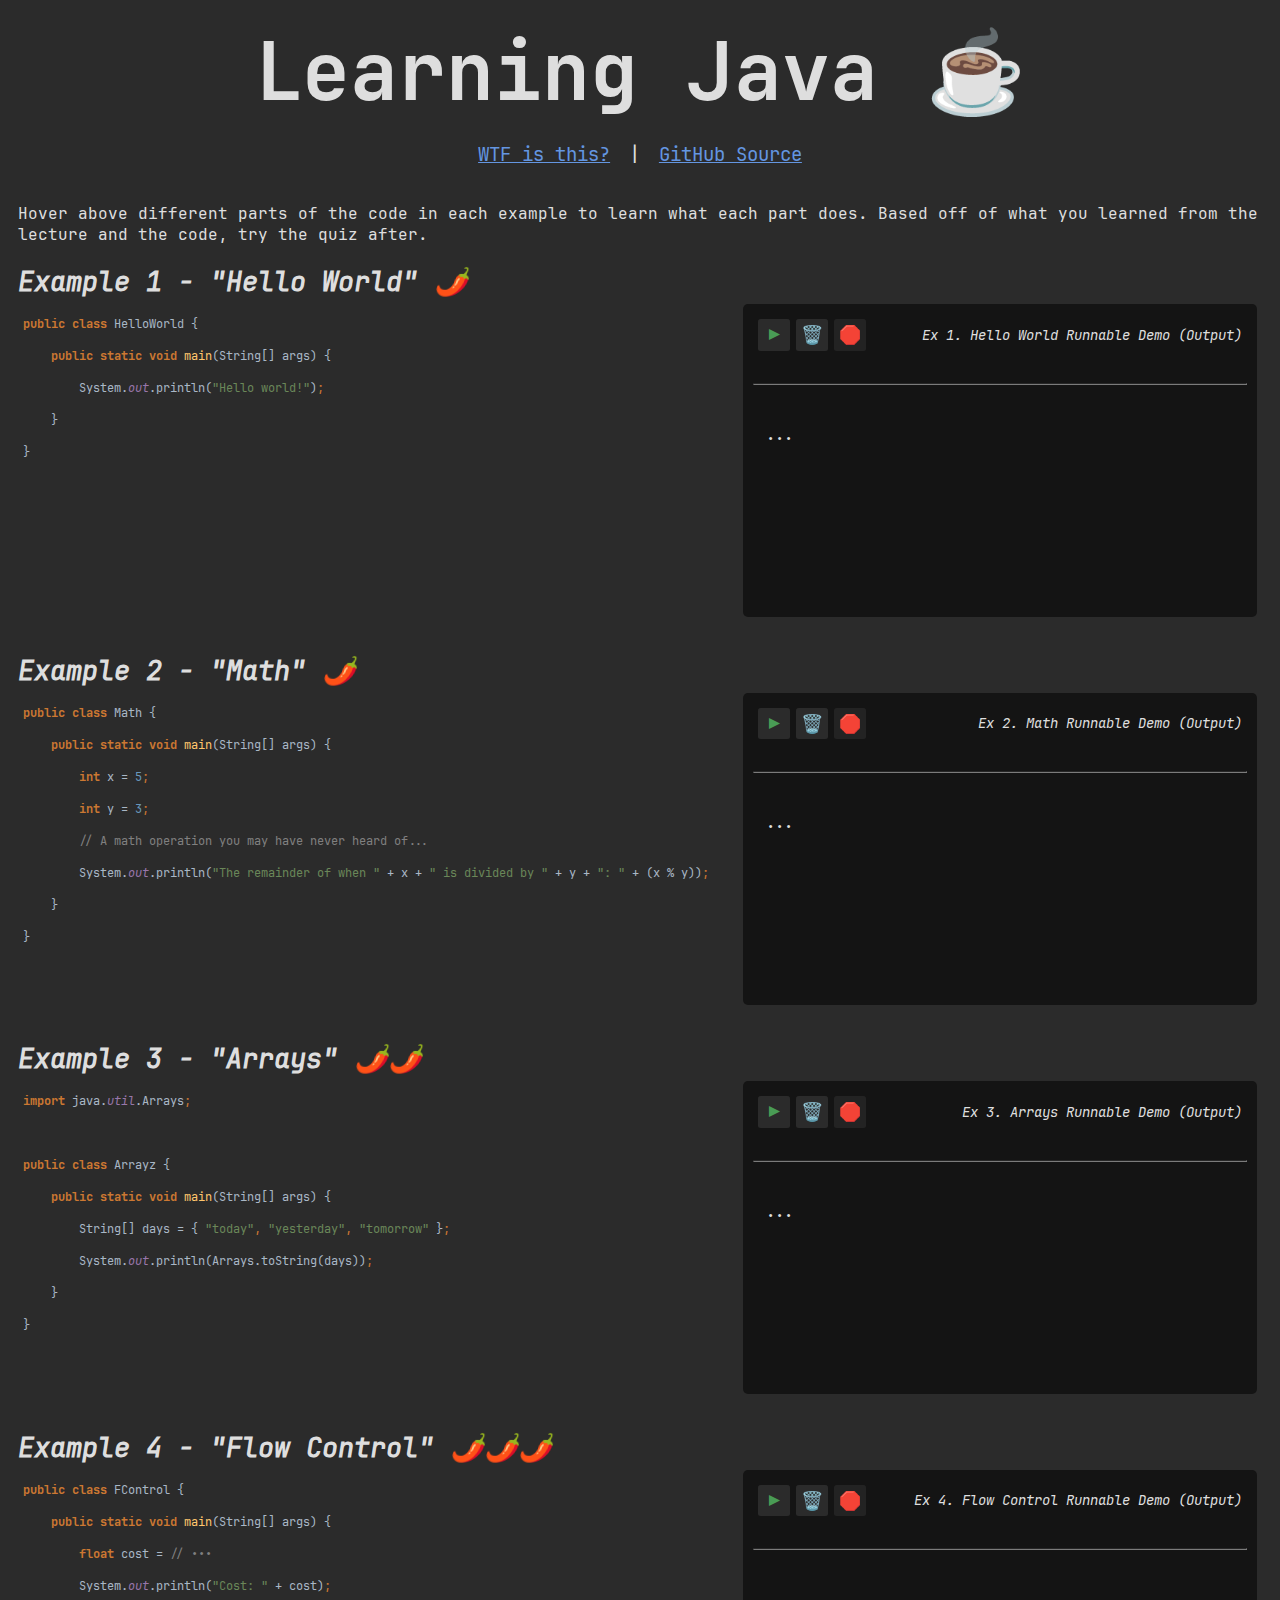
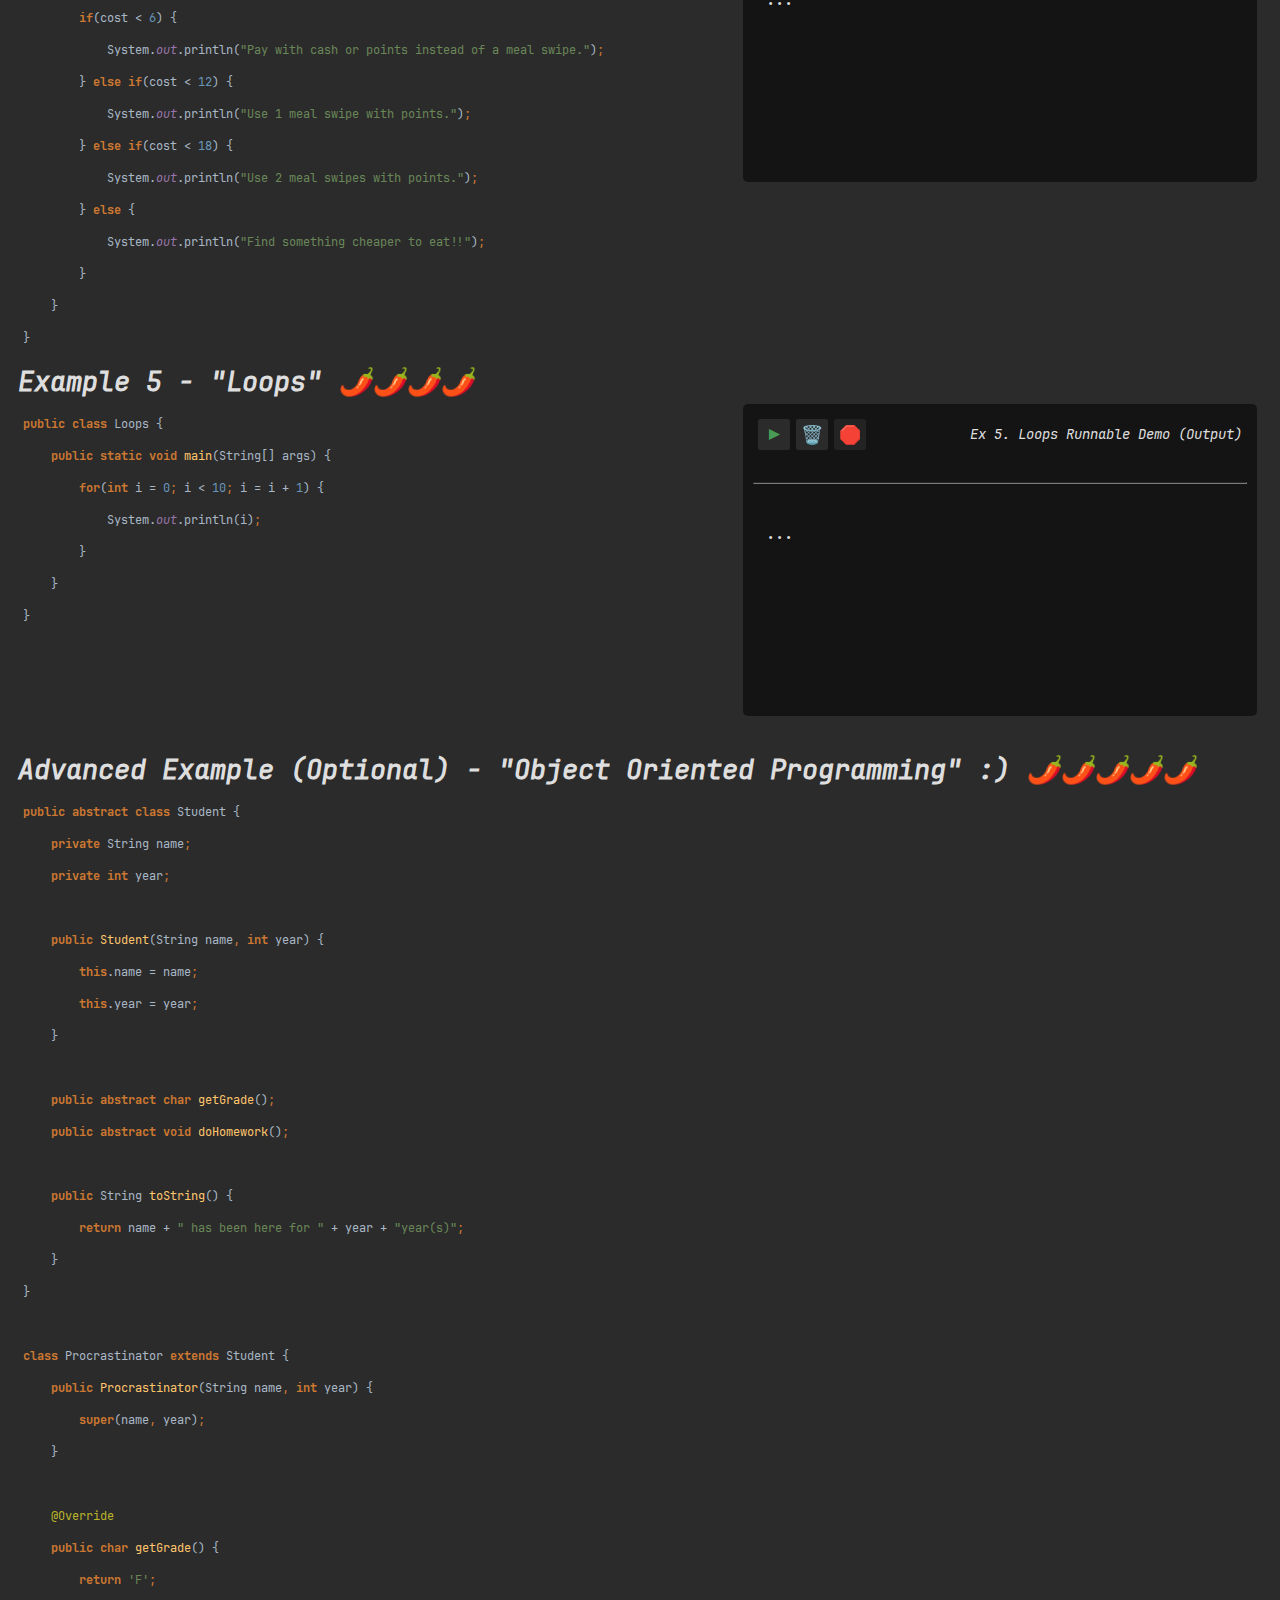
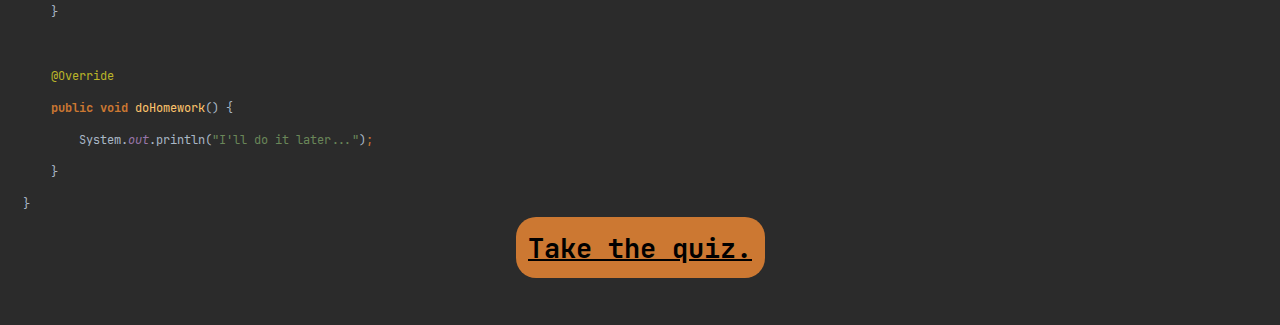
==== index.html @ b29270e6 "Initial Commit" ====
<!DOCTYPE html>
<html>
    <head>
        <title>Pseudo Java - Learn</title>
        <link rel="stylesheet" href="./style.css">
        <script src="./script.js" type="text/javascript"></script>
    </head>
    <body>
        <div class="title">
            Learning Java ☕️
        </div>
        <br>
        <div class="linkcontainer">
            <a class="link" href="./about.html">
                WTF is this?
            </a>|
            <a class="link" href="https://github.com/shringo/learn-java">
                GitHub Source
            </a>
        </div>
        <br><br>
        <div>
        Hover above different parts of the code in each example to learn what each part does.
        Based off of what you learned from the lecture and the code, try the quiz after.
        </div>
        <br>
        <div class="example">
            Example 1 - "Hello World" 🌶️
        </div>
        <div class="codeeditor">
            <java>
                | In order to run any code in Java, we need these first 2 lines of code.
                | Otherwise, Java will give us an error before we can even run the code.
                public class HelloWorld {
                    | The line above can have HelloWorld replaced with anything.
                    | However, "main" will need to be called main for Java to access it.
                    | Don't worry about public or static, it's just what Java expects.
                    | void means this method (named main) won't return anything.
                    public static void main(String[] args) {
                    | System.out.println(•••) is Java's way of displaying input to a text-only window called a console or terminal.
                    | Note that System is capitalized. If it were lowercase, this program wouldn't be able to run.
                        System.out.println("Hello world!");
                    }
                }
            </java>
            <script type="text/javascript" data-label="Ex 1. Hello World">
                console.log("Hello world!");
            </script>
        </div>
        <div class="example">
            Example 2 - "Math" 🌶️
        </div>
        <div class="codeeditor">
            <!-- To add comments just add a pipe character before whatever u wanna write -->
            <java>
                public class Math {
                    public static void main(String[] args) {
                        | We set an integer (whole number) variable named "x" to the value 5.
                        int x = 5;
                        | Then we do the same with y, except we set it to 3.
                        int y = 3;
                        | This is a comment. Comments are used to explain complicated lines of code. Java will ignore these.
                        // A math operation you may have never heard of...
                        | You have learned math operators like +(addition) -(subtraction) *(multiplication) ÷(division, also /), but not % (the modulo operator). 
                        | This is like division, except instead of getting how many times y can go into x, we get the remainder from division.
                        System.out.println("The remainder of when " + x + " is divided by " + y + ": " + (x % y));
                    }
                }
            </java>
            <script type="text/javascript" data-label="Ex 2. Math">
                var x = 5;
                var y = 3;
                console.log("The remainder of when " + x + " is divided by " + y + ": " + (x % y));
            </script>
        </div>
        <div class="example">
            Example 3 - "Arrays" 🌶️🌶️
        </div>
        <div class="codeeditor">
            <java>
                | Here to simplify the code.
                import java.util.Arrays;

                public class Arrayz {
                    public static void main(String[] args) {
                        | We define an array (a list of things) using the following syntax.
                        | Arrays maintain order, and can also have duplicate elements.
                        String[] days = { "today", "yesterday", "tomorrow" };
                        | Then, we print out the contents by using that imported Java package.
                        System.out.println(Arrays.toString(days));
                    }
                }
            </java>
            <script type="text/javascript" data-label="Ex 3. Arrays">
                const list = ["today", "yesterday", "tomorrow"];
                console.log('[' + list.join(', ') + ']');
            </script>
        </div>

        <div class="example">
            Example 4 - "Flow Control" 🌶️🌶️🌶️
        </div>
        <div class="codeeditor">
            <java>
                public class FControl {
                    public static void main(String[] args) {
                        | This is the cost of some food I bought at Campus Center Food Court.
                        | In the runnable demo, we pick a random cost. Try and see if you can get all 4 branches to activate.
                        float cost = // •••
                        | Print out the cost so we know what we're looking at...
                        System.out.println("Cost: " + cost);
                        | Meal swipes at CCFC is worth $6 for 1 swipe, $12 for 2, and so on.
                        | To be cost effective, we don't want to use 1 swipe on a $5 or even a $3 meal.
                        | To determine how many swipes we need, we just check if the cost is under $6 (1 swipe), $12 (2 swipes), $18 (3 swipes) and so on. 
                        | If the cost was under 6 (dollars), then we execute the code inside of this block, denoted using curly braces.
                        if(cost < 6) {
                            System.out.println("Pay with cash or points instead of a meal swipe.");
                        | And if the cost was under 12 dollars, then we execute the code inside of this block.
                        } else if(cost < 12) {
                            System.out.println("Use 1 meal swipe with points.");
                        | You get the point...
                        } else if(cost < 18) {
                            System.out.println("Use 2 meal swipes with points.");
                        | But if none of these conditions are met, we know that the cost is beyond 18 dollars.
                        } else {
                            System.out.println("Find something cheaper to eat!!");
                        }
                    }
                }
            </java>
            <script type="text/javascript" data-label="Ex 4. Flow Control">
                let item = [13.06, 4.95, 6.66, 20.05];
                let cost = item[Math.floor(Math.random() * item.length)];
                console.log("Cost: " + cost);
                if(cost < 6) {
                    console.log("Pay with cash instead of a meal swipe.");
                } else if(cost < 12) {
                    console.log("Use 1 meal swipe with points.");
                } else if(cost < 18) {
                    console.log("Use 2 meal swipes with points.");
                } else {
                    console.log("Find something cheaper to eat!!");
                }
            </script>
        </div>

        <div class="example">
            Example 5 - "Loops" 🌶️🌶️🌶️🌶️
        </div>
        <div class="codeeditor">
            <java>
                public class Loops {
                    public static void main(String[] args) {
                        | There's a lot to break down here.
                        | To define a loop, we start by defining a variable we're using for counting (int i = 0). In this case, we want i set to 0.
                        | 
                        | Then comes the condition (i less than 10). If i is less than 10, we execute the code inside the loop. If not, we don't execute it.
                        | 
                        | And finally is the part where we add to i (i = i + 1). i is always modified after the code inside the loop is executed.
                        | 
                        | The condition is checked, the code inside is executed, and i is added to until the condition fails.
                        | For shorthand, instead of writing i = i + 1, we can just write i++
                        for(int i = 0; i &lt; 10; i = i + 1) {
                            | And inside the loop, we just print out what i is.
                            | Be warned that we start at 0, and end at 9 because when i becomes 10, it is not less than 10.
                            System.out.println(i);
                        }
                    }
                }
            </java>
            <script type="text/javascript" data-label="Ex 5. Loops">
                for(var i = 0; i < 10; i++) {
                    console.log(i);
                }
            </script>
        </div>

        <div class="example">
            Advanced Example (Optional) - "Object Oriented Programming" :) 🌶️🌶️🌶️🌶️🌶️
        </div>
        <div class="codeeditor">
            <java>
                | Abstract classes allow us to create "blueprint" classes. We can't use them directly, but it specifies a vague group, and we can create more specific groups from this class.
                | 
                | Everyone in this room, sans professor, is a Student.
                public abstract class Student {
                    | We declare "member" variables that are private, so only the class and its' children can access them.
                    private String name;
                    private int year;

                    | This "method" has no return type because it is a special method called a constructor. When an subclass instance of student is created, this is the first method that gets called.
                    | You will usually see the return type wedged between the "public" and method name.
                    public Student(String name, int year) {
                        | this.name refers to the private String name variable outside of the constructor.
                        | name by itself refers to the argument passed in the constructor (Student(String name •••))
                        this.name = name;
                        this.year = year;
                    }
                    
                    | Abstract classes allow us to define methods with no body.
                    | These will need to be implemented by the Student class' children.
                    public abstract char getGrade();
                    public abstract void doHomework();

                    | If we pass a student object to System.out.println(•••), then this method will be called. Otherwise, the memory address is printed, which doesn't tell us anything useful.
                    public String toString() {
                        | Note that we never used "this" here.
                        | We only needed this if we needed to access a member variable if there was also an argument or variable defined in the same block of code with the same name.
                        | To distinguish the variables from each other, we access the member using this, and the local variable without this.
                        return name + " has been here for " + year + "year(s)";
                    }
                }

                | Here is a subclass, or a variant of student called Procrastinator.
                | 
                | Are you one?
                |
                | To have Procrastinator be a different type of Student, we add the extends keyword.
                class Procrastinator extends Student {
                    | The constructor needs to be the same name, cAsE sEnSiTiVe, as the class name.
                    public Procrastinator(String name, int year) {
                        | ...And the first call in every constructor has to match a constructor from the class we're directly extending from.
                        | Super arguments must be the same type.
                        super(name, year);
                    }

                    | Ignore this, it's more for readability.
                    @Override
                    | Look at how the Student class had the same method signature (that is, the same name, arguments, and return type) as this method.
                    | In non-abstract classes like this one, we have to write code for any bodyless (abstract) methods, while also dropping the abstract keyword.
                    public char getGrade() {
                        | Characters in Java only allow one character... and are defined using apostrophes ('')
                        | Strings (like the one in the HelloWorld class) are defined using quotation marks ("")
                        return 'F';
                    }

                    @Override
                    | Void methods don't need to return anything. In getGrade, we have a return statement next to a character, satisfying Java.
                    | Here, we don't need a return statement, but if we do have one, then it can't be next to anything.
                    public void doHomework() {
                        System.out.println("I'll do it later...");
                    }
                }
            </java>
        </div>
        <div class="center">
            <a class="quizbtn" href="./quiz.html" title="It'll be ez :)">Take the quiz.</a>
        </div>
    </body>
</html>
---- style.css ----
/* Great fonts! */

@font-face {
    font-family: 'JetbrainsMonoNL';
    src: url("./jbm/fonts/ttf/JetBrainsMonoNL-Regular.ttf");
    font-style: normal;
    font-weight: normal;
}

@font-face {
    font-family: 'JetbrainsMonoNL';
    src: url("./jbm/fonts/ttf/JetBrainsMonoNL-Bold.ttf");
    font-style: normal;
    font-weight: bold;
}

@font-face {
    font-family: 'JetbrainsMonoNL';
    src: url("./jbm/fonts/ttf/JetBrainsMonoNL-Italic.ttf");
    font-style: italic;
    font-weight: normal;
}

@font-face {
    font-family: 'JetbrainsMono';
    src: url("./jbm/fonts/ttf/JetBrainsMono-Bold.ttf");
    font-style: normal;
    font-weight: bold;
}

@font-face {
    font-family: 'JetbrainsMono';
    src: url("./jbm/fonts/ttf/JetBrainsMono-Italic.ttf");
    font-style: italic;
    font-weight: normal;
}

@font-face {
    font-family: 'JetbrainsMono';
    src: url("./jbm/fonts/ttf/JetBrainsMono-Regular.ttf");
    font-style: normal;
    font-weight: normal;
}

/* META */

java {
    display: none;
}

html {
    background-color: rgb(43,43,43);
}

body {
    padding: 10px;
    margin-bottom: 50px;
}

div:not(.line), .link {
    color: rgb(222, 222, 222);
    font-family: 'JetbrainsMono', monospace, Courier;
}

.title {
    font-weight: bold;
    font-size: 5em;
    text-align: center;
}

.linkcontainer {
    display: flex;
    justify-content: center;
    gap: 1em;
    font-size: 2.1vb;
}

.link {
    color: rgb(100, 150, 225);
    text-decoration: underline;
}

.example {
    color: rgb(188, 188, 188);
    font-weight: bold;
    font-style: italic;
    font-size: 3vb;
}

.center {
    width: 100%;
    text-align: center;
}

/* CODE SYNTAX */

[data-tooltip]:hover::after {
    display: block;
    position: absolute;
    text-wrap: wrap;
    content: attr(data-tooltip);
    transition: all 0.1s ease-in;
    border-radius: 3px;
    box-shadow: 2px 2px 1px black;
    color: rgb(222, 222, 222);
    background: rgb(69,69,69);
    margin-top: 10px;
    padding: 5px;
    z-index: 1;
    line-height: normal;
}

a.btn[data-tooltip]:hover::after {
    margin-top: 5em;
}

pre {
    font-family: 'JetbrainsMono', monospace, Courier;
    user-select: none;
    font-size: 0.75em;
    cursor: text;
    color: #A9B7C6;
}

.line {
    position: relative;
    display: block;
    text-wrap: wrap;
    font-size: 1em;
    width: 100%;
}

.keyword {
    color: #CC7832;
    font-weight: bold;
}

.misc {
    color: #CC7832;
}

.field {
    color: #9876AA;
    font-style: italic;
}

.string {
    color: #6A8759;
    font-style: normal;
}

.string .keyword, .string .number, .string .method, .string .field, .string .misc {
    color: inherit;
    font-style: normal;
    font-weight: normal;
}

.comment {
    color: #808080;
}

.number {
    color: #6897BB;
}

.method {
    color: #FFC66D;
}

.annotation {
    color: #BBB529;
}

/* CSS SUCKS. */

/* MOBILE */
@media (max-device-width:720px) {
    .codeeditor:not(.quizsnippet) {
        display: block;
    }

    a.btn[data-tooltip]:hover::after {
        display: none;
    }

    a.btnoff {
        display: none !important;
    }

    pre {
        font-size: 1em;
    }
    
    div:not([class]) {
        font-size: 2.75em;
    }
}

/* SQUISHED BOWSER WINDOW */
@media (max-width:800px) {
    .codeeditor:not(.quizsnippet) {
        display: block;
    }

    form {
        margin-left: auto;
        margin-right: auto;
    }

    a.btn {
        display: flex;
    }
}

/* REGULAR BROWSER WINDOW */
@media only screen and (min-width:800px) {
    .codeeditor {
        display: flex;
        flex-shrink: 0;
        padding: 5px;
    }

    .preview {
        width: 100%;
        padding-right: 25px;
    }

    div.console {
        margin-left: auto;
        min-width: 40%;
        min-height: 100%;
        padding-left: 10px;
    }

    form {
        margin-left: auto;
        margin-right: auto;
    }

    [data-tooltip]:hover::after {
        font-size: 1em;
    }

    a.btn {
        display: flex;
    }
}

/* CONSOLE STYLING */

div.console {
    background-color: rgb(20, 20, 20);
    user-select: none;
    border-radius: 5px;
    padding: 10px;
    margin-bottom: 30px;
    height: 100%;
}

div.consoleheader {
    display: flex;
    align-items: center;
    margin: 5px;
}

.cnstxt {
    margin-left: auto;
    font-style: italic;
    font-size: 1.5vb;
}

a.btn {
    background-color: rgb(43, 43, 43);
    font-size: 2vb;
    height: 2.5vh;
    margin-right: 0.35em;
    padding: 0.5vmin 0.5vmin;
    width: 2.5vh;
    align-items: center;
    text-align: center;
    justify-content: center;
    border-radius: 2.5px;
    cursor: pointer;
}

a.btnoff {
    background-color: rgb(35, 35, 35);
    cursor: not-allowed;
}

a.btn:hover:not(.btnoff) {
    background-color: rgb(69, 69, 69);
}

a.btn:active:not(.btnoff) {
    background-color: rgb(30, 30, 30);
}

a.run {
    color: rgb(73, 156, 85);
}

hr {
    border-color:rgb(123, 123, 123);
    margin: 2em 0px;
}

.stout {
    min-height: 120px;
    height: 20vh;
    padding: 5px 10px;
    font-size: 2vb;
    word-break: normal;
    overflow-y: scroll;
}

/* QUIZ */

.quizbtn {
    font-family: 'JetbrainsMono', monospace, Courier;
    background-color: #CC7832;
    color: #000000;
    border-radius: 20px;
    font-weight: bold;
    font-size: 3vh;
    padding: 12.5px;
    cursor: pointer;
}

label {
    font-size: 20px;
    font-weight: bold;
}

.questions {
    justify-content: center;
}

form {
    width: 75%;
    display:grid;
    justify-content: center;
}

input, label {
    display: flex;
    flex-direction: column;
    font-size: 1em;
    font-family: 'JetbrainsMono', monospace, Courier;
    margin-bottom: 10px;
}

.quizsnippet {
    display: flex;
    justify-items: center;
    vertical-align: middle;
    gap: 10px;
    font-weight: normal;
    text-wrap: pretty;
}

label {
    margin-bottom: 50px;
    font-size: 3vb;
}

.submitbtn {
    background-color: rgb(73, 156, 85);
    text-align: center;
    font-weight: bold;
    padding: 10px 10px;
    border-radius: 10px;
    width: min-content;
    margin-left: auto;
    margin-right: auto;
    cursor: pointer;
}

input[type="text"] {
    background-color: rgb(20, 20, 20);
    color: #A9B7C6;
    padding: 10px;
    width: 100%;
    font-size: 1.5em;
    margin-top: 1em;
}

input[type="radio"] {
    accent-color: #00ff00;
    vertical-align: baseline;
    margin-top: auto;
    margin-bottom: auto;
}

div.correct {
    background-color: rgb(57, 167, 70);
    color: rgb(202, 202, 202);
    padding: 10px;
    border-width: 5px;
    margin: 20px 0px;
}

div.wrong {
    background-color: rgb(189, 50, 50);
    color: rgb(56, 56, 56);
    padding: 10px;
    border-width: 5px;
    margin: 20px 0px;
}

.answer {
    background-color: rgb(27, 77, 41);
}

.wrongchoice {
    background-color: rgb(77, 27, 27);
}

.quizsnippet[data-tooltip]:hover:after {
    font-size: 0.75em;
    margin-top: 3.6em;
    max-width: 50%;
}

#score {
    font-size: 5em;
    text-align: center;
}

#scoremsg {
    font-size: 5vb;
    text-align: center;
    margin-bottom: 50px;
}
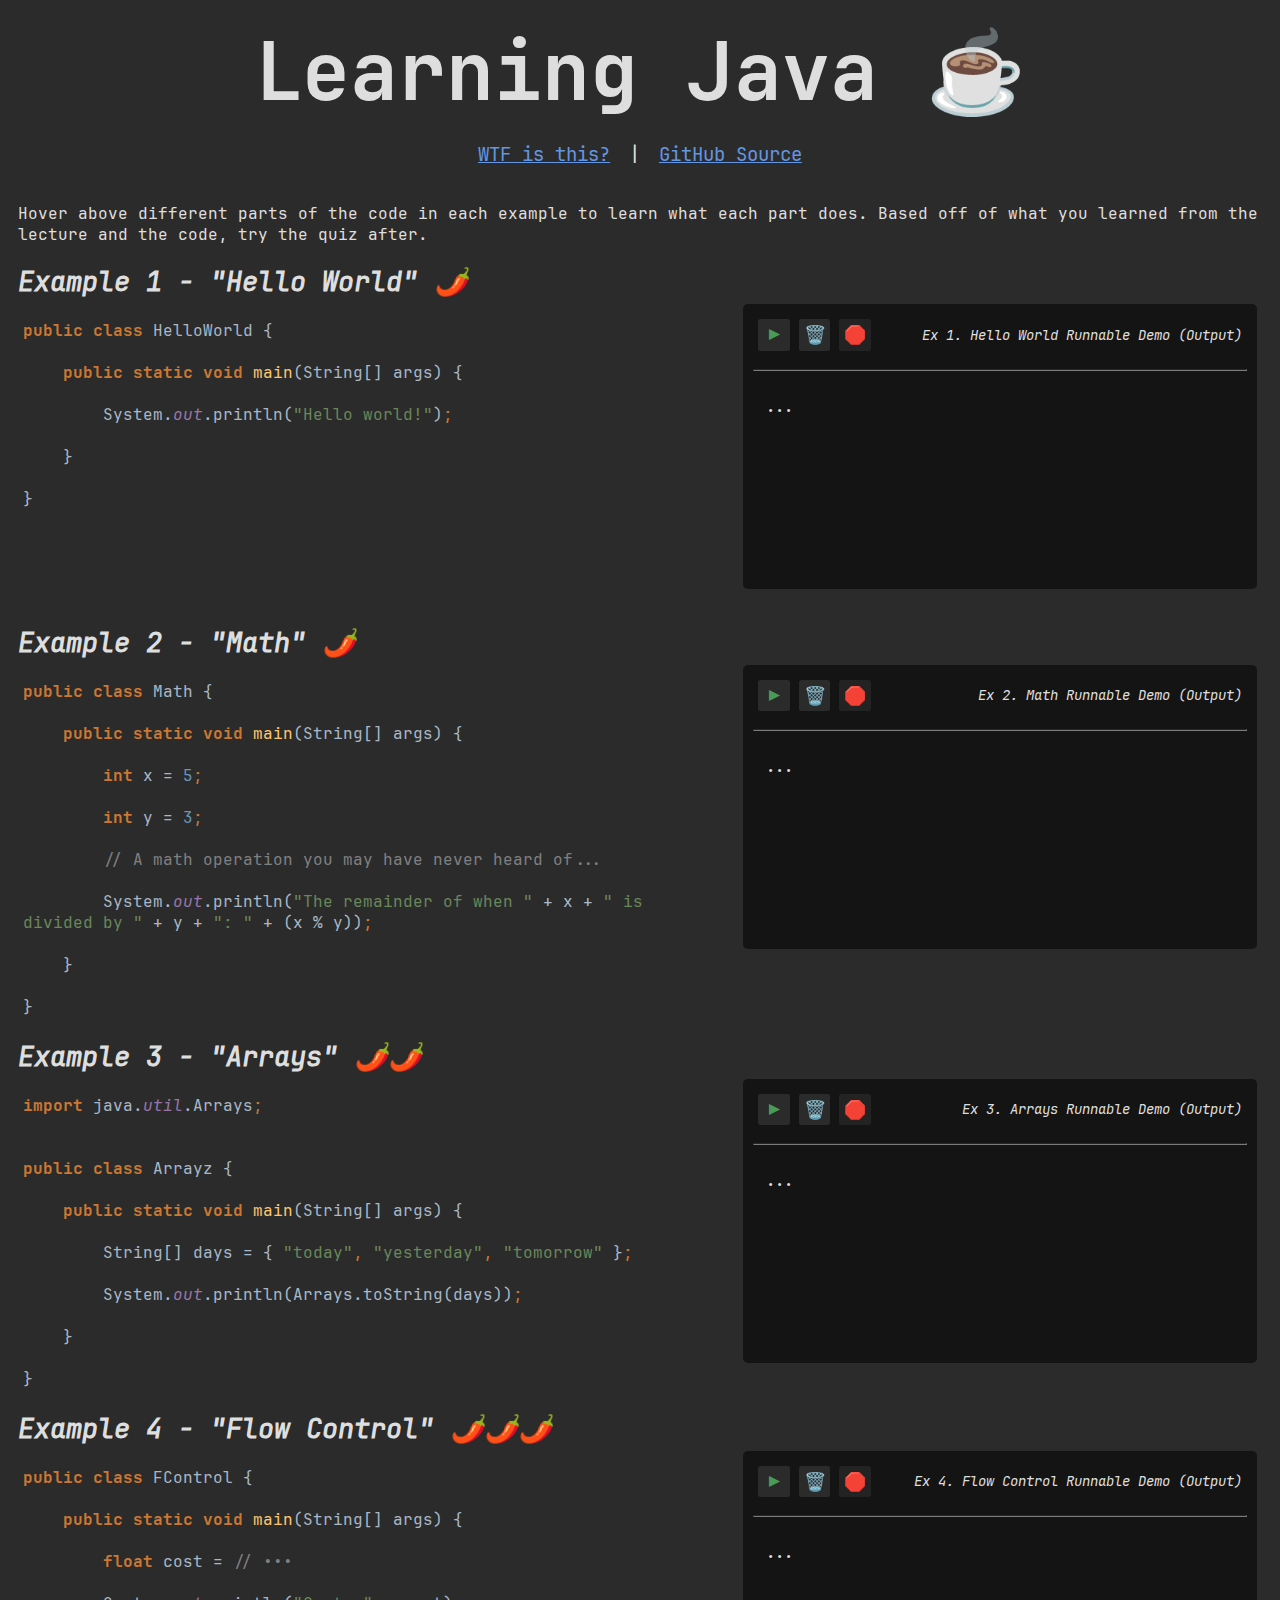
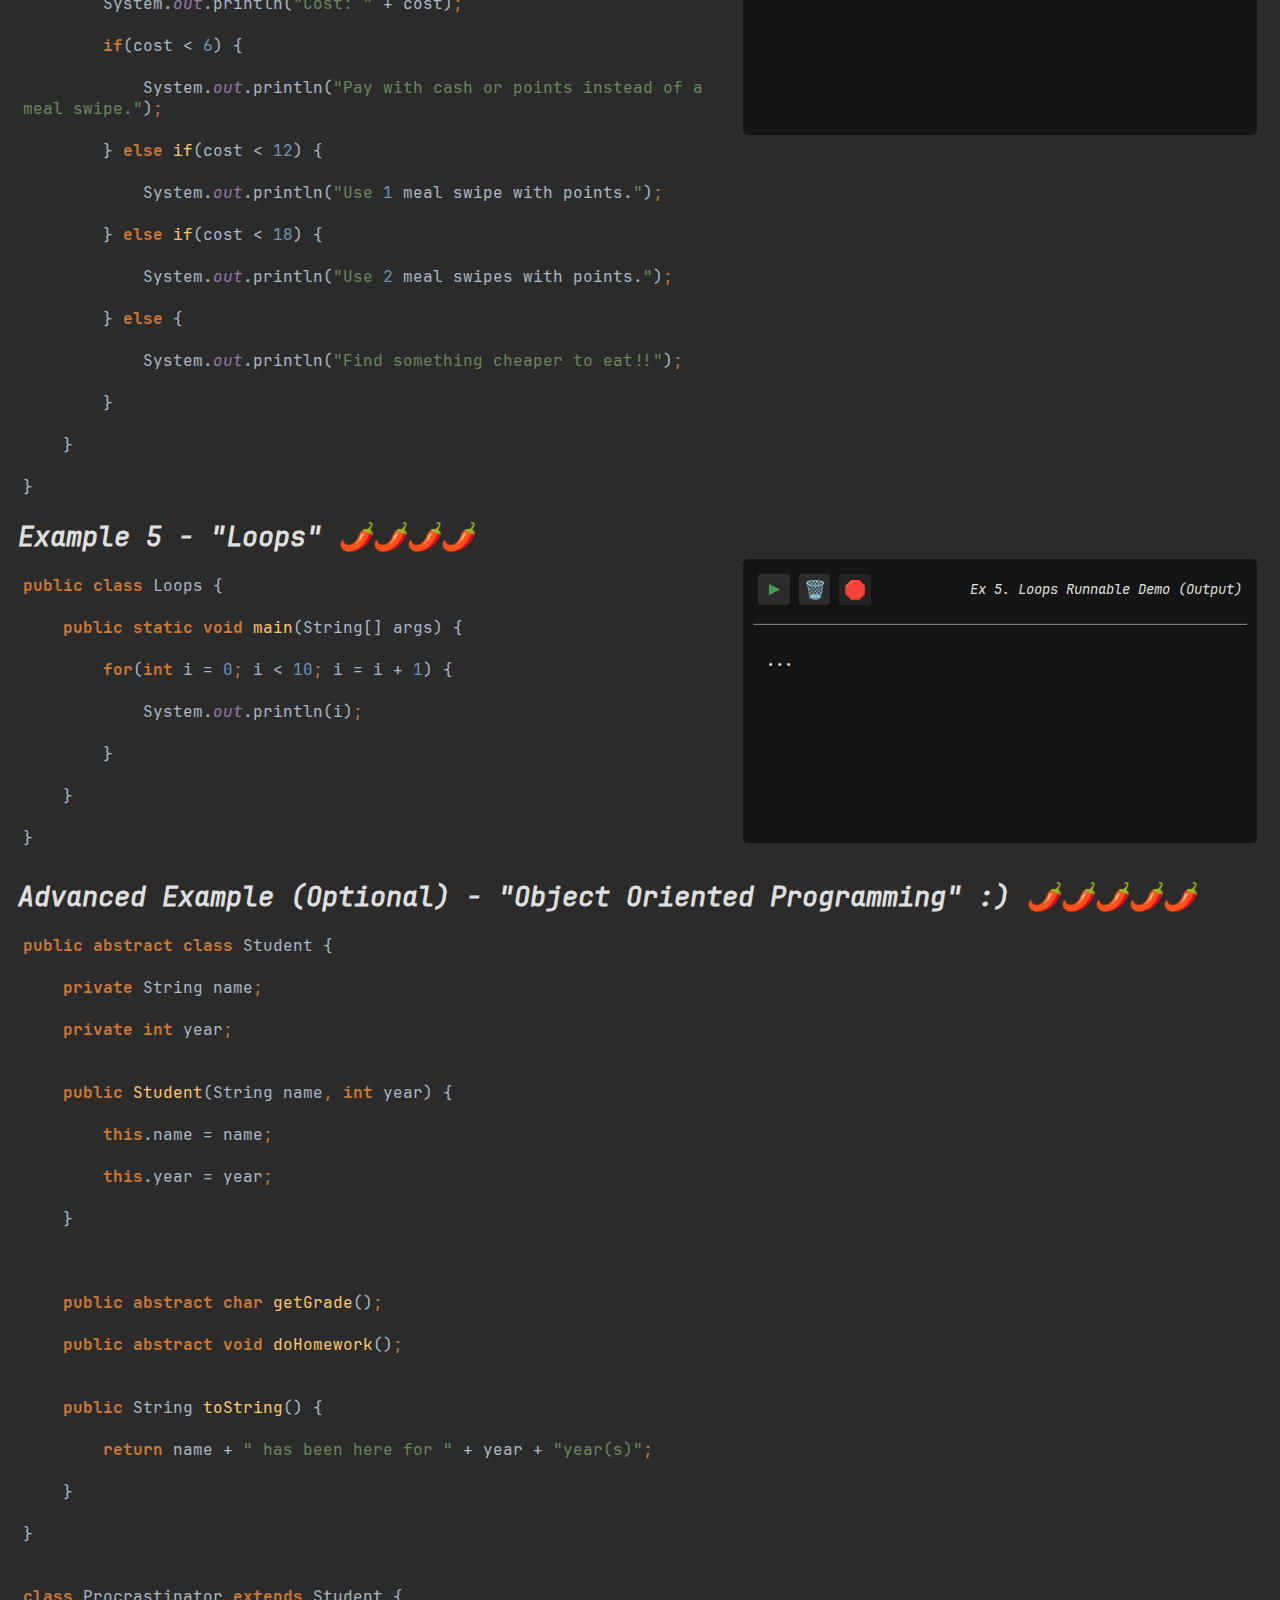
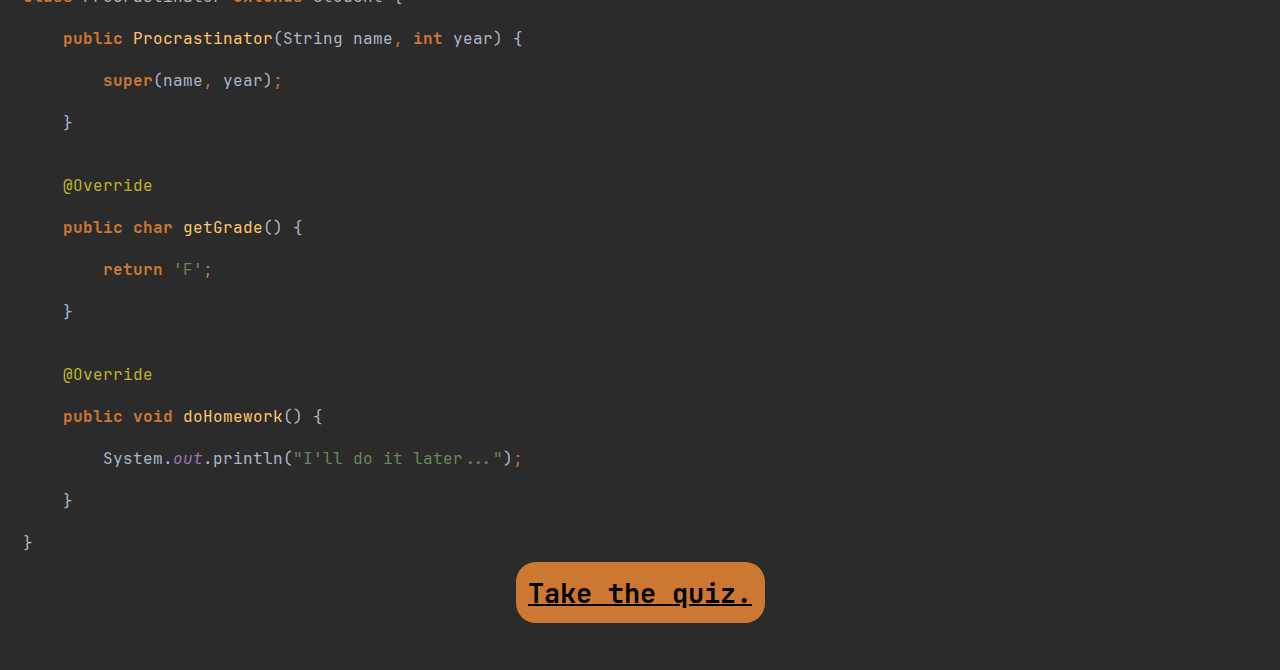
==== commit a9fdca6f: "fix css and regexes for safari" ====
--- a/index.html
+++ b/index.html
@@ -226,7 +226,7 @@
 
                     | Ignore this, it's more for readability.
                     @Override
-                    | Look at how the Student class had the same method signature (that is, the same name, arguments, and return type) as this method.
+                    | Look at how the Student class has the same method signature (that is, the same name, arguments, and return type) as this method.
                     | In non-abstract classes like this one, we have to write code for any bodyless (abstract) methods, while also dropping the abstract keyword.
                     public char getGrade() {
                         | Characters in Java only allow one character... and are defined using apostrophes ('')
--- a/style.css
+++ b/style.css
@@ -117,7 +117,6 @@
 pre {
     font-family: 'JetbrainsMono', monospace, Courier;
     user-select: none;
-    font-size: 0.75em;
     cursor: text;
     color: #A9B7C6;
 }
@@ -145,7 +144,7 @@
 }
 
 .string {
-    color: #6A8759;
+    color: #6A8759 !important;
     font-style: normal;
 }
 
@@ -177,6 +176,7 @@
 @media (max-device-width:720px) {
     .codeeditor:not(.quizsnippet) {
         display: block;
+        font-size: 2.75em;
     }
 
     a.btn[data-tooltip]:hover::after {
@@ -188,16 +188,24 @@
     }
 
     pre {
-        font-size: 1em;
+        font-size: 0.75em;
     }
     
     div:not([class]) {
         font-size: 2.75em;
     }
+
+    .submitbtn, .quizbtn {
+        margin-bottom: 5em;
+    }
 }
 
 /* SQUISHED BOWSER WINDOW */
 @media (max-width:800px) {
+    label .codeeditor {
+        font-size: 0.75em;
+    }
+
     .codeeditor:not(.quizsnippet) {
         display: block;
     }
@@ -214,6 +222,10 @@
 
 /* REGULAR BROWSER WINDOW */
 @media only screen and (min-width:800px) {
+    label .codeeditor {
+        font-size: 0.75em;
+    }
+
     .codeeditor {
         display: flex;
         flex-shrink: 0;
@@ -273,7 +285,7 @@
     background-color: rgb(43, 43, 43);
     font-size: 2vb;
     height: 2.5vh;
-    margin-right: 0.35em;
+    margin-right: 0.5em;
     padding: 0.5vmin 0.5vmin;
     width: 2.5vh;
     align-items: center;
@@ -302,6 +314,10 @@
 
 hr {
     border-color:rgb(123, 123, 123);
+    margin: 2vmin 0px;
+}
+
+hr:not(.nomg) {
     margin: 2em 0px;
 }
 
@@ -356,7 +372,7 @@
     vertical-align: middle;
     gap: 10px;
     font-weight: normal;
-    text-wrap: pretty;
+    text-wrap: wrap;
 }
 
 label {
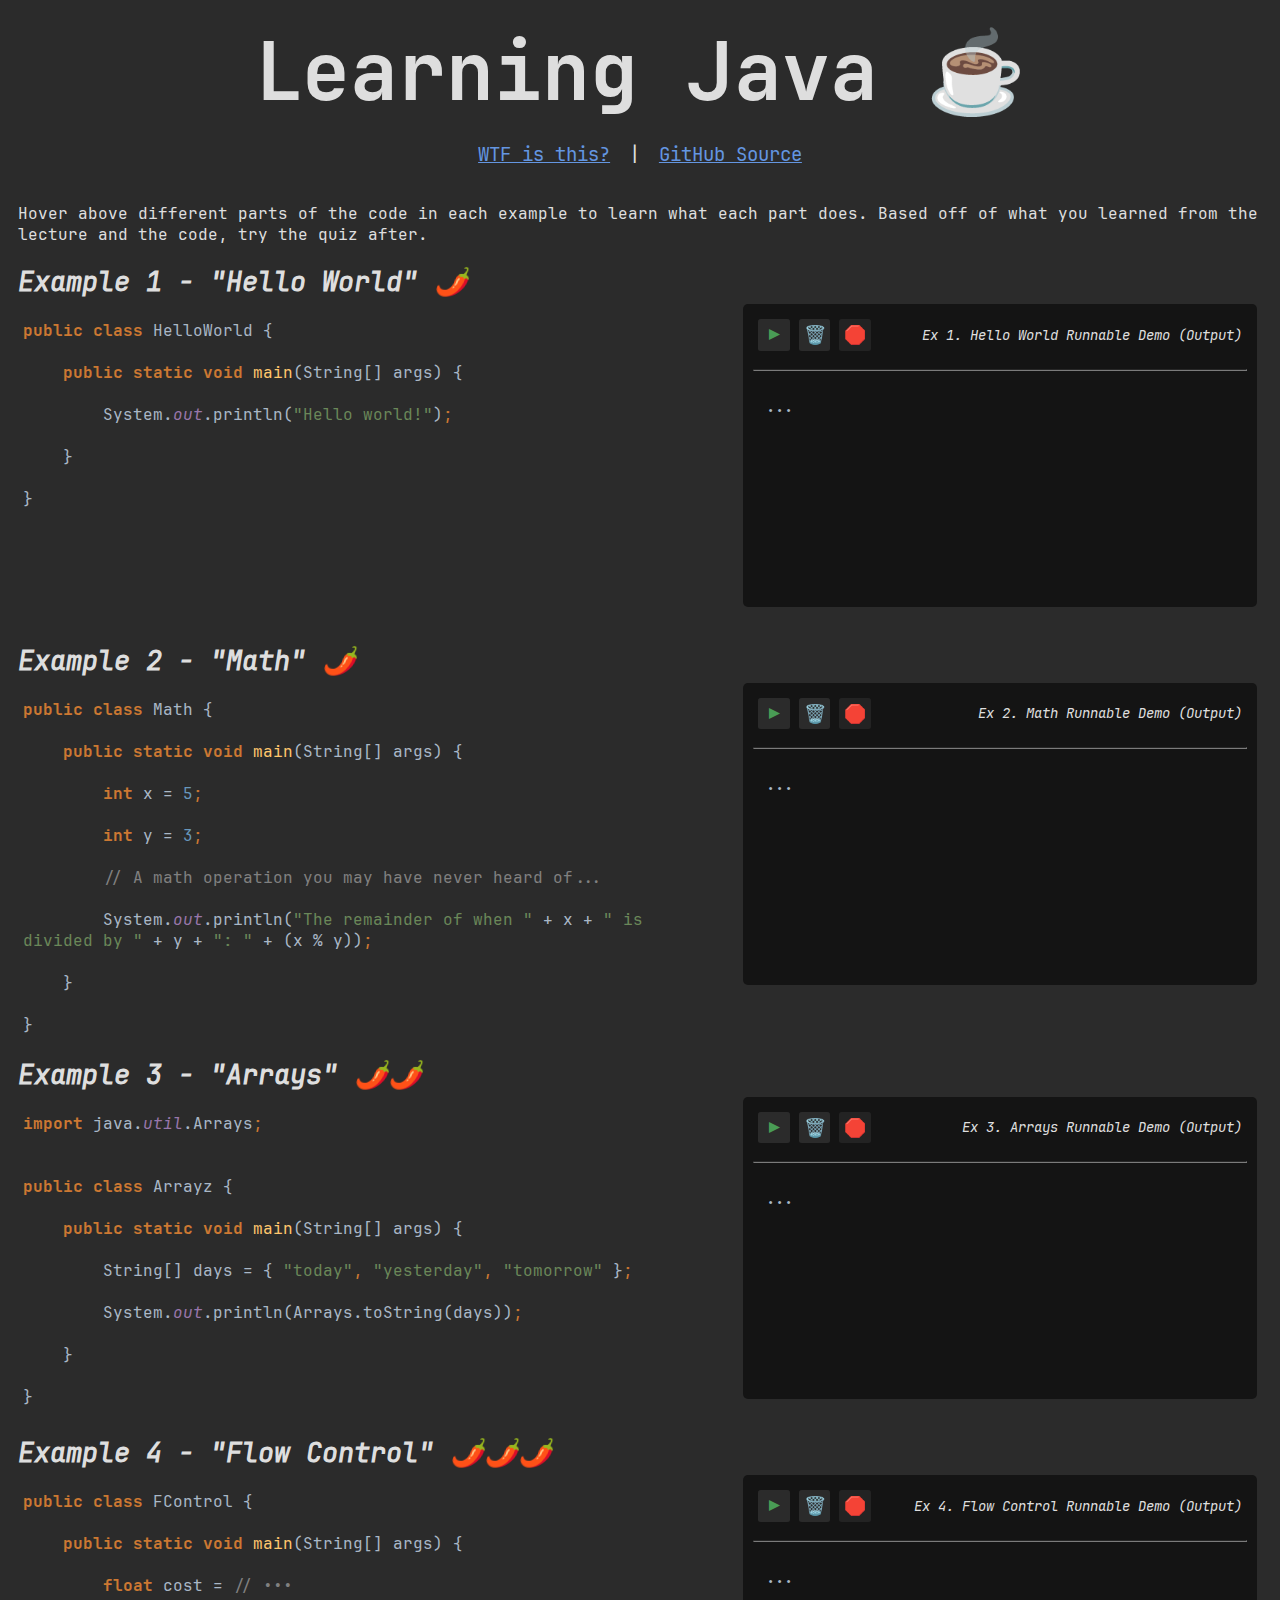
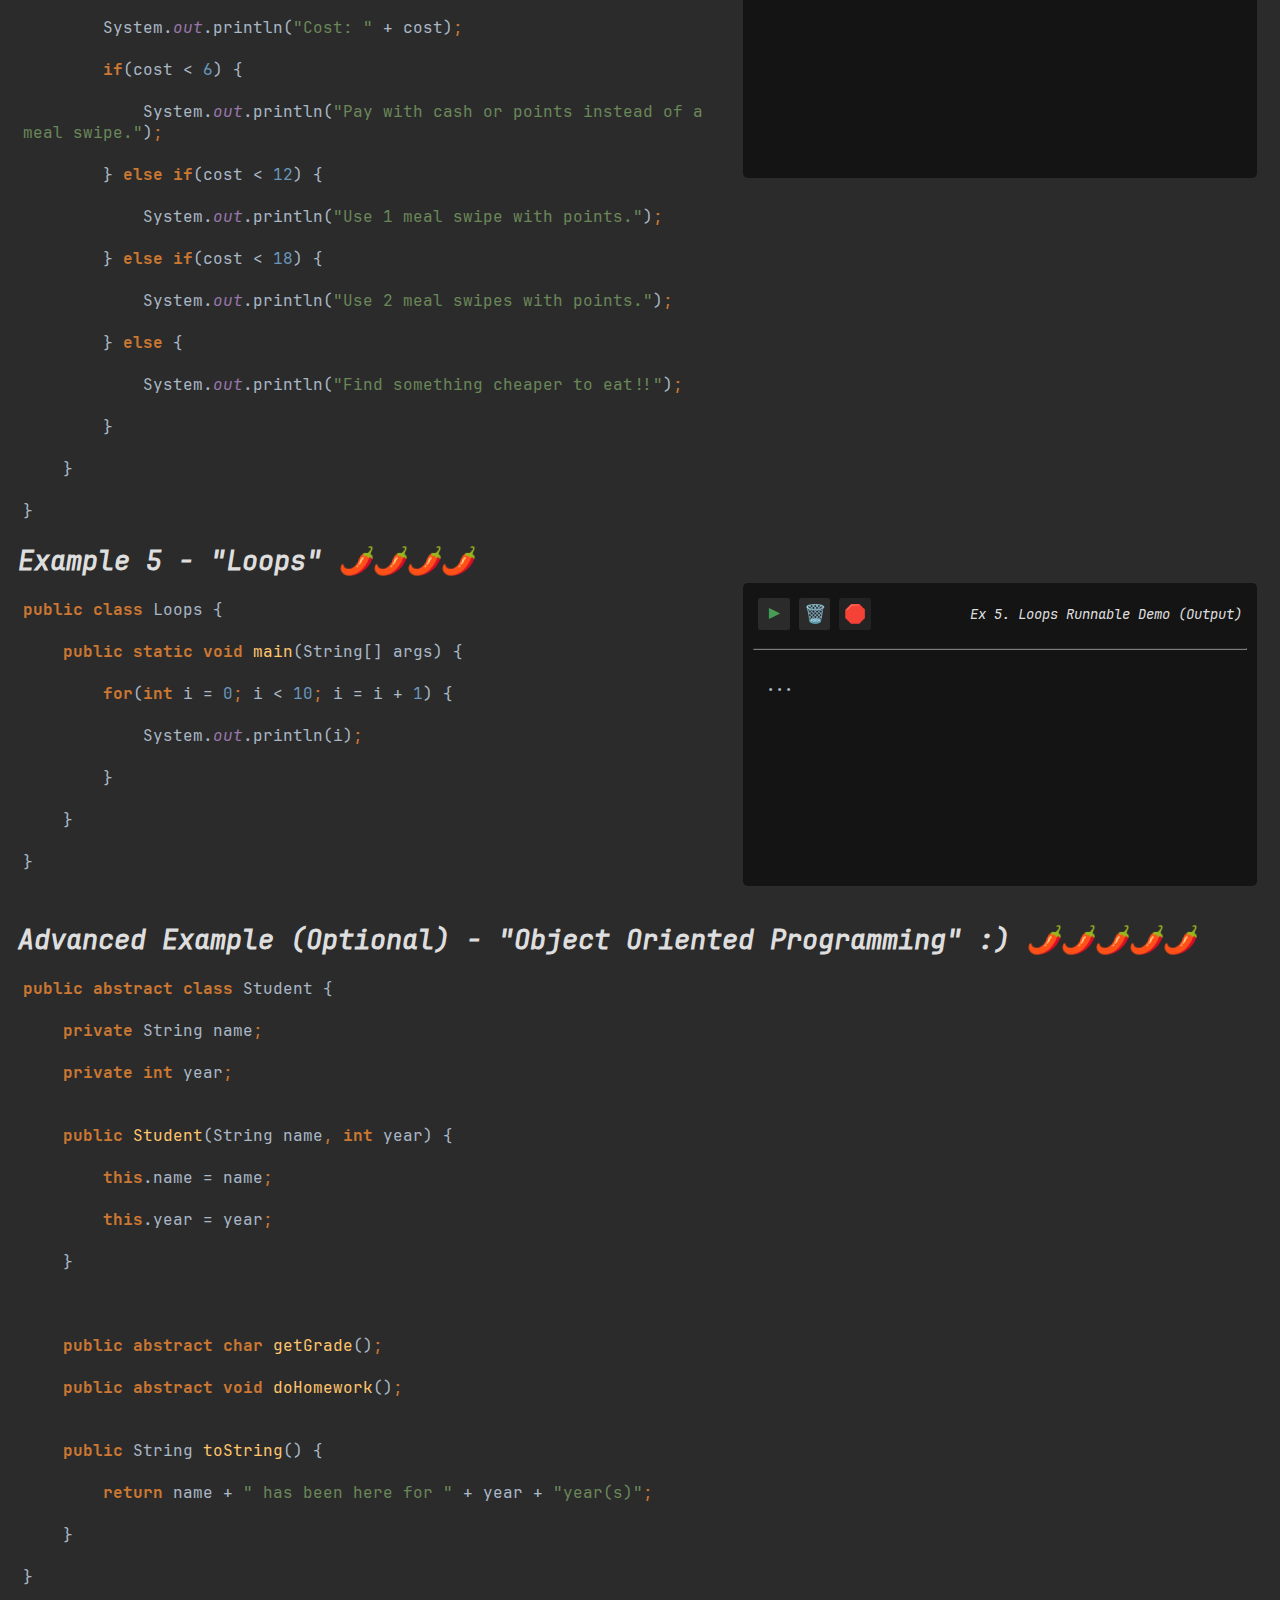
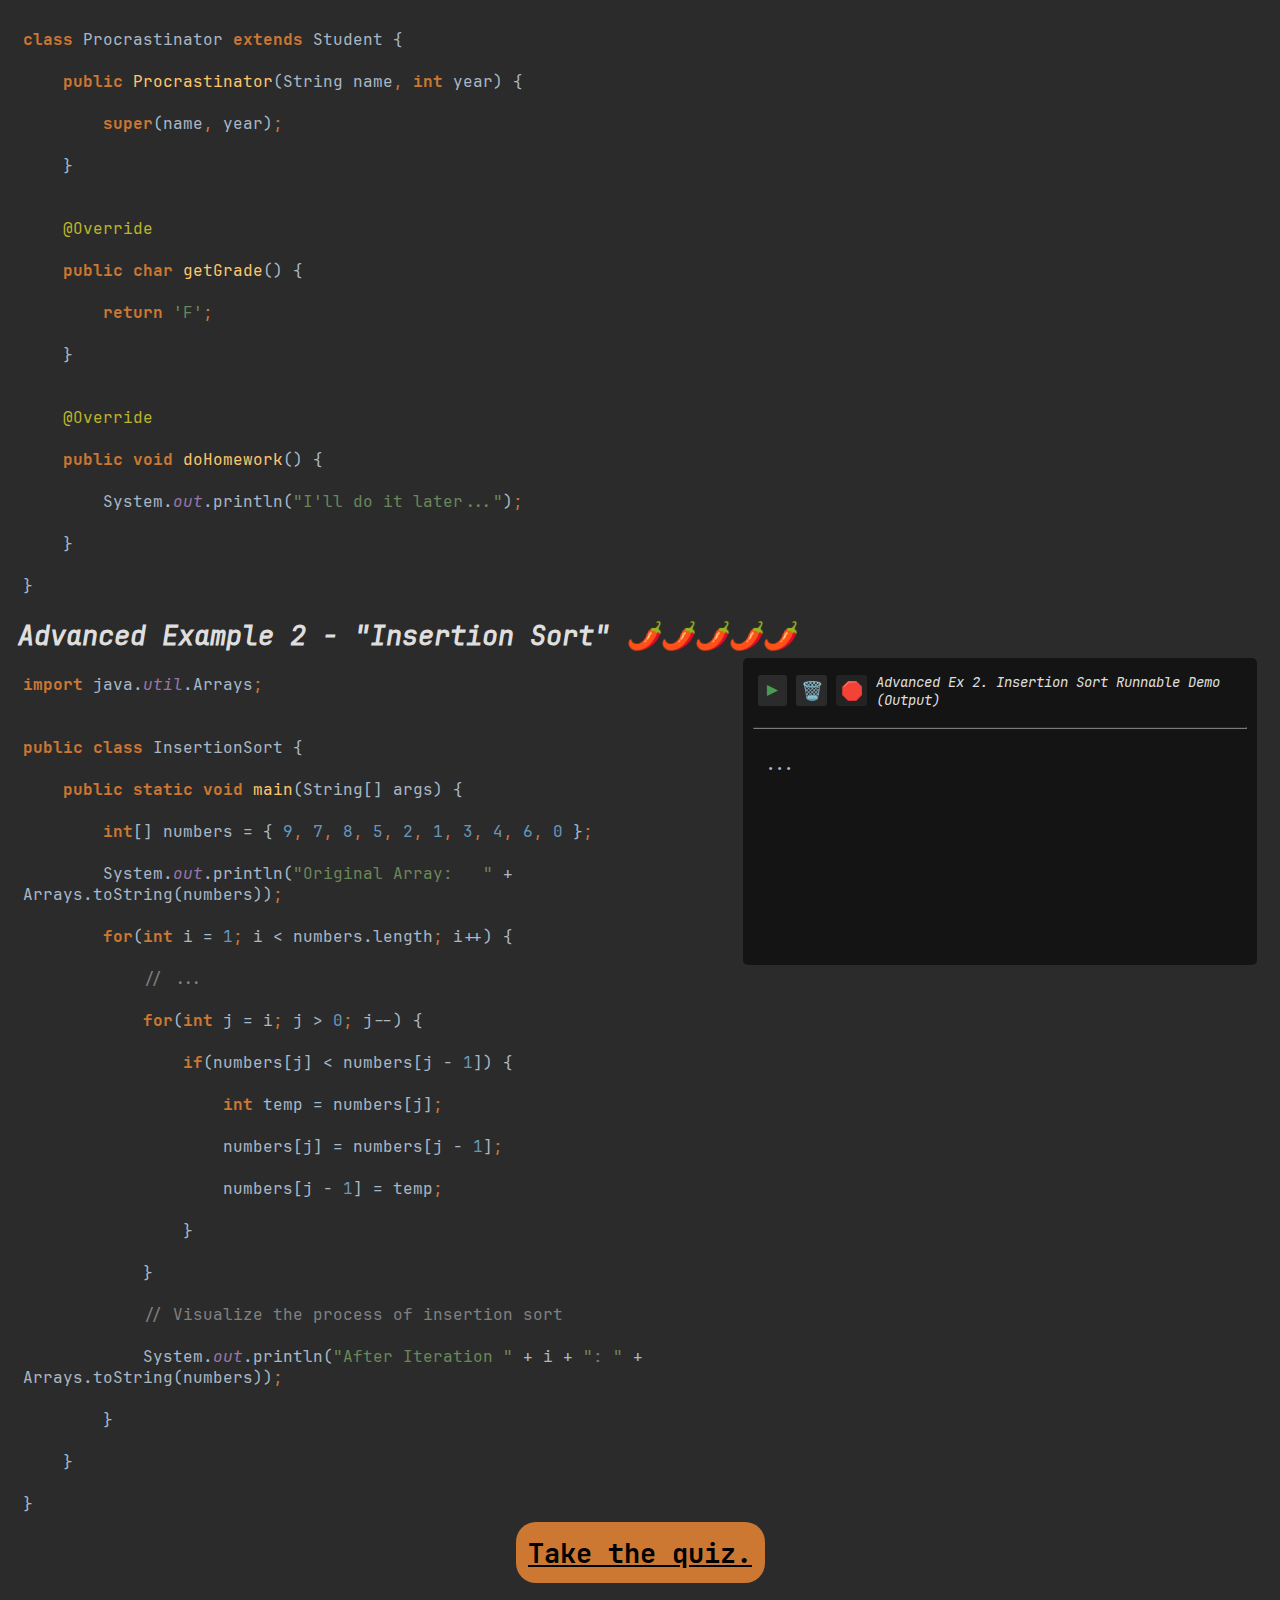
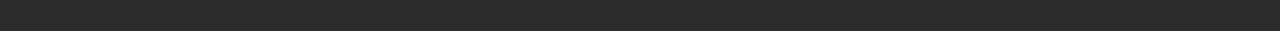
==== commit fca503b8: "Last minute changes" ====
--- a/index.html
+++ b/index.html
@@ -188,8 +188,10 @@
                     private String name;
                     private int year;
 
-                    | This "method" has no return type because it is a special method called a constructor. When an subclass instance of student is created, this is the first method that gets called.
-                    | You will usually see the return type wedged between the "public" and method name.
+                    | This "method" has no return type because it is a special method called a constructor. 
+                    | When an subclass instance of student is created, this is the first method that needs to be called.
+                    | To distinguish a constructor from a method, you will usually see the return type wedged between the "public" and method name.
+                    | The constructor's name is also the same as the class name.
                     public Student(String name, int year) {
                         | this.name refers to the private String name variable outside of the constructor.
                         | name by itself refers to the argument passed in the constructor (Student(String name •••))
@@ -243,6 +245,69 @@
                 }
             </java>
         </div>
+
+        <div class="example">
+            Advanced Example 2 - "Insertion Sort" 🌶️🌶️🌶️🌶️🌶️
+        </div>
+        <div class="codeeditor">
+            <java>
+                import java.util.Arrays; 
+
+                | Insertion Sort is a sorting algorithm that lets us sort an array of integers (or anything really) so they can be in ascending / descending order.
+                | For all our numbers, we take the nth number, and move it back if the n-1th number is greater than the nth number.
+                | This process is repeated until we come across a number where this statement doesn't hold.
+                | Then, we move onto the next number in the array until we reach the end.
+                | By the end, the array will be sorted.
+                |
+                | Sorting is usually used to make searching the array easier for later.
+                | For example, your contacts list is sorted alphabetically.
+                public class InsertionSort {
+                    public static void main(String[] args) {
+                        | Here is an array of numbers, unsorted from 0 to 9.
+                        int[] numbers = { 9, 7, 8, 5, 2, 1, 3, 4, 6, 0 };
+                        | For reference, we print it.
+                        System.out.println("Original Array:   " + Arrays.toString(numbers));
+                        | We look at all numbers from 1 to numbers.length
+                        | Usually the index (i) starts at 0, but we do a comparison to j - 1 while also setting j to i.
+                        | This means if j is i is 0, j - 1 (0 - 1 == -1) is not a valid index and will crash our program.
+                        for(int i = 1; i &lt; numbers.length; i++) {
+                            // ...
+                            | And for the number at i, we run whatever's in here until we reach 0 (the first number)
+                            for(int j = i; j &gt; 0; j--) {
+                                | If this number is less than the number before it, we move it back
+                                | The number will be moved back until the number before it is smaller.
+                                if(numbers[j] &lt; numbers[j - 1]) {
+                                    | To "swap" things in Java, and other programming languages (sans Python, C, C++, ...), we require a temporary variable.
+                                    int temp = numbers[j];
+                                    numbers[j] = numbers[j - 1];
+                                    numbers[j - 1] = temp;
+                                }
+                            }
+                            | Code tweaked to help you visualize WTF the code does better (Hit the run button!)
+                            // Visualize the process of insertion sort
+                            System.out.println("After Iteration " + i + ": " + Arrays.toString(numbers));
+                        }
+                    }
+                }
+            </java>
+            <script type="text/javascript" data-label="Advanced Ex 2. Insertion Sort">
+                var numbers = [9, 7, 8, 5, 2, 1, 3, 4, 6, 0];
+                console.log(`Original Array:    [${numbers}]`);
+                for(var i = 1; i < numbers.length; i++) {
+                    var moveback = 0;
+                    for(var j = i; j > 0; j--) {
+                        if(numbers[j] < numbers[j - 1]) {
+                            var temp = numbers[j];
+                            numbers[j] = numbers[j - 1];
+                            numbers[j - 1] = temp;
+                            moveback++;
+                        }
+                    }
+                    console.log(`${new Array(`After Iteration ${i}: [`.length).fill(" ").join("")}${new Array(i - moveback).fill("  ").join("")}┏${new Array(moveback).fill("━").join("┯")}┩`)
+                    console.log(`After Iteration ${i}: [${numbers}]`);
+                }
+            </script>
+        </div>
         <div class="center">
             <a class="quizbtn" href="./quiz.html" title="It'll be ez :)">Take the quiz.</a>
         </div>
--- a/style.css
+++ b/style.css
@@ -93,22 +93,6 @@
 }
 
 /* CODE SYNTAX */
-
-[data-tooltip]:hover::after {
-    display: block;
-    position: absolute;
-    text-wrap: wrap;
-    content: attr(data-tooltip);
-    transition: all 0.1s ease-in;
-    border-radius: 3px;
-    box-shadow: 2px 2px 1px black;
-    color: rgb(222, 222, 222);
-    background: rgb(69,69,69);
-    margin-top: 10px;
-    padding: 5px;
-    z-index: 1;
-    line-height: normal;
-}
 
 a.btn[data-tooltip]:hover::after {
     margin-top: 5em;
@@ -170,55 +154,12 @@
     color: #BBB529;
 }
 
-/* CSS SUCKS. */
-
-/* MOBILE */
-@media (max-device-width:720px) {
-    .codeeditor:not(.quizsnippet) {
-        display: block;
-        font-size: 2.75em;
-    }
-
-    a.btn[data-tooltip]:hover::after {
-        display: none;
-    }
-
-    a.btnoff {
-        display: none !important;
-    }
-
-    pre {
-        font-size: 0.75em;
-    }
-    
-    div:not([class]) {
-        font-size: 2.75em;
-    }
-
-    .submitbtn, .quizbtn {
-        margin-bottom: 5em;
-    }
-}
-
-/* SQUISHED BOWSER WINDOW */
-@media (max-width:800px) {
-    label .codeeditor {
-        font-size: 0.75em;
-    }
-
-    .codeeditor:not(.quizsnippet) {
-        display: block;
-    }
-
-    form {
-        margin-left: auto;
-        margin-right: auto;
-    }
-
-    a.btn {
-        display: flex;
-    }
-}
+/* CSS SUCKS. 
+
+What happens when you design on laptop in chrome before learning mobile devices exist
+
+THANKS A LOT CSS.
+*/
 
 /* REGULAR BROWSER WINDOW */
 @media only screen and (min-width:800px) {
@@ -255,6 +196,91 @@
 
     a.btn {
         display: flex;
+    }
+}
+
+/* SQUISHED BOWSER WINDOW */
+@media only screen and (max-width:800px) {
+    label .codeeditor {
+        font-size: 0.75em;
+    }
+
+    .codeeditor:not(.quizsnippet) {
+        display: block;
+    }
+
+    form {
+        margin-left: auto;
+        margin-right: auto;
+    }
+
+    a.btn {
+        display: flex;
+    }
+}
+
+/* If this works for mobile, then the tooltip stays stuck on screen */
+@media only screen and (min-device-width:701px) {
+    [data-tooltip]:hover::after {
+        display: block;
+        position: absolute;
+        text-wrap: wrap;
+        content: attr(data-tooltip);
+        border-radius: 3px;
+        box-shadow: 2px 2px 1px black;
+        color: rgb(222, 222, 222);
+        background: rgb(69,69,69);
+        margin-top: 10px;
+        padding: 5px;
+        z-index: 1;
+        line-height: normal;
+    }
+}
+
+/* MOBILE */
+@media only screen and (max-device-width:700px) {
+    .mobiletooltip[data-tooltip]::after {
+        display: block;
+        position: absolute;
+        text-wrap: wrap;
+        content: attr(data-tooltip);
+        border-radius: 3px;
+        box-shadow: 2px 2px 1px black;
+        color: rgb(222, 222, 222);
+        background: rgb(69,69,69);
+        margin-top: 10px;
+        padding: 5px;
+        z-index: 1;
+        line-height: normal;
+    }
+    
+    .codeeditor:not(.quizsnippet) {
+        display: block;
+        font-size: 2.45em;
+    }
+
+    a.btn[data-tooltip]:hover::after {
+        display: none;
+    }
+
+    a.btnoff {
+        display: none !important;
+    }
+
+    pre {
+        font-size: 0.9em;
+    }
+    
+    div:not([class]) {
+        font-size: 2.75em;
+    }
+
+    .submitbtn {
+        margin-bottom: 5em;
+    }
+
+    .center {
+        margin-bottom: 10em;
     }
 }
 
@@ -402,9 +428,11 @@
 }
 
 input[type="radio"] {
-    accent-color: #00ff00;
+    accent-color: #ff8c00;
     vertical-align: baseline;
     margin-top: auto;
+    height: 0.6em;
+    width: 0.6em;
     margin-bottom: auto;
 }
 
@@ -433,7 +461,7 @@
 }
 
 .quizsnippet[data-tooltip]:hover:after {
-    font-size: 0.75em;
+    font-size: 1em;
     margin-top: 3.6em;
     max-width: 50%;
 }
